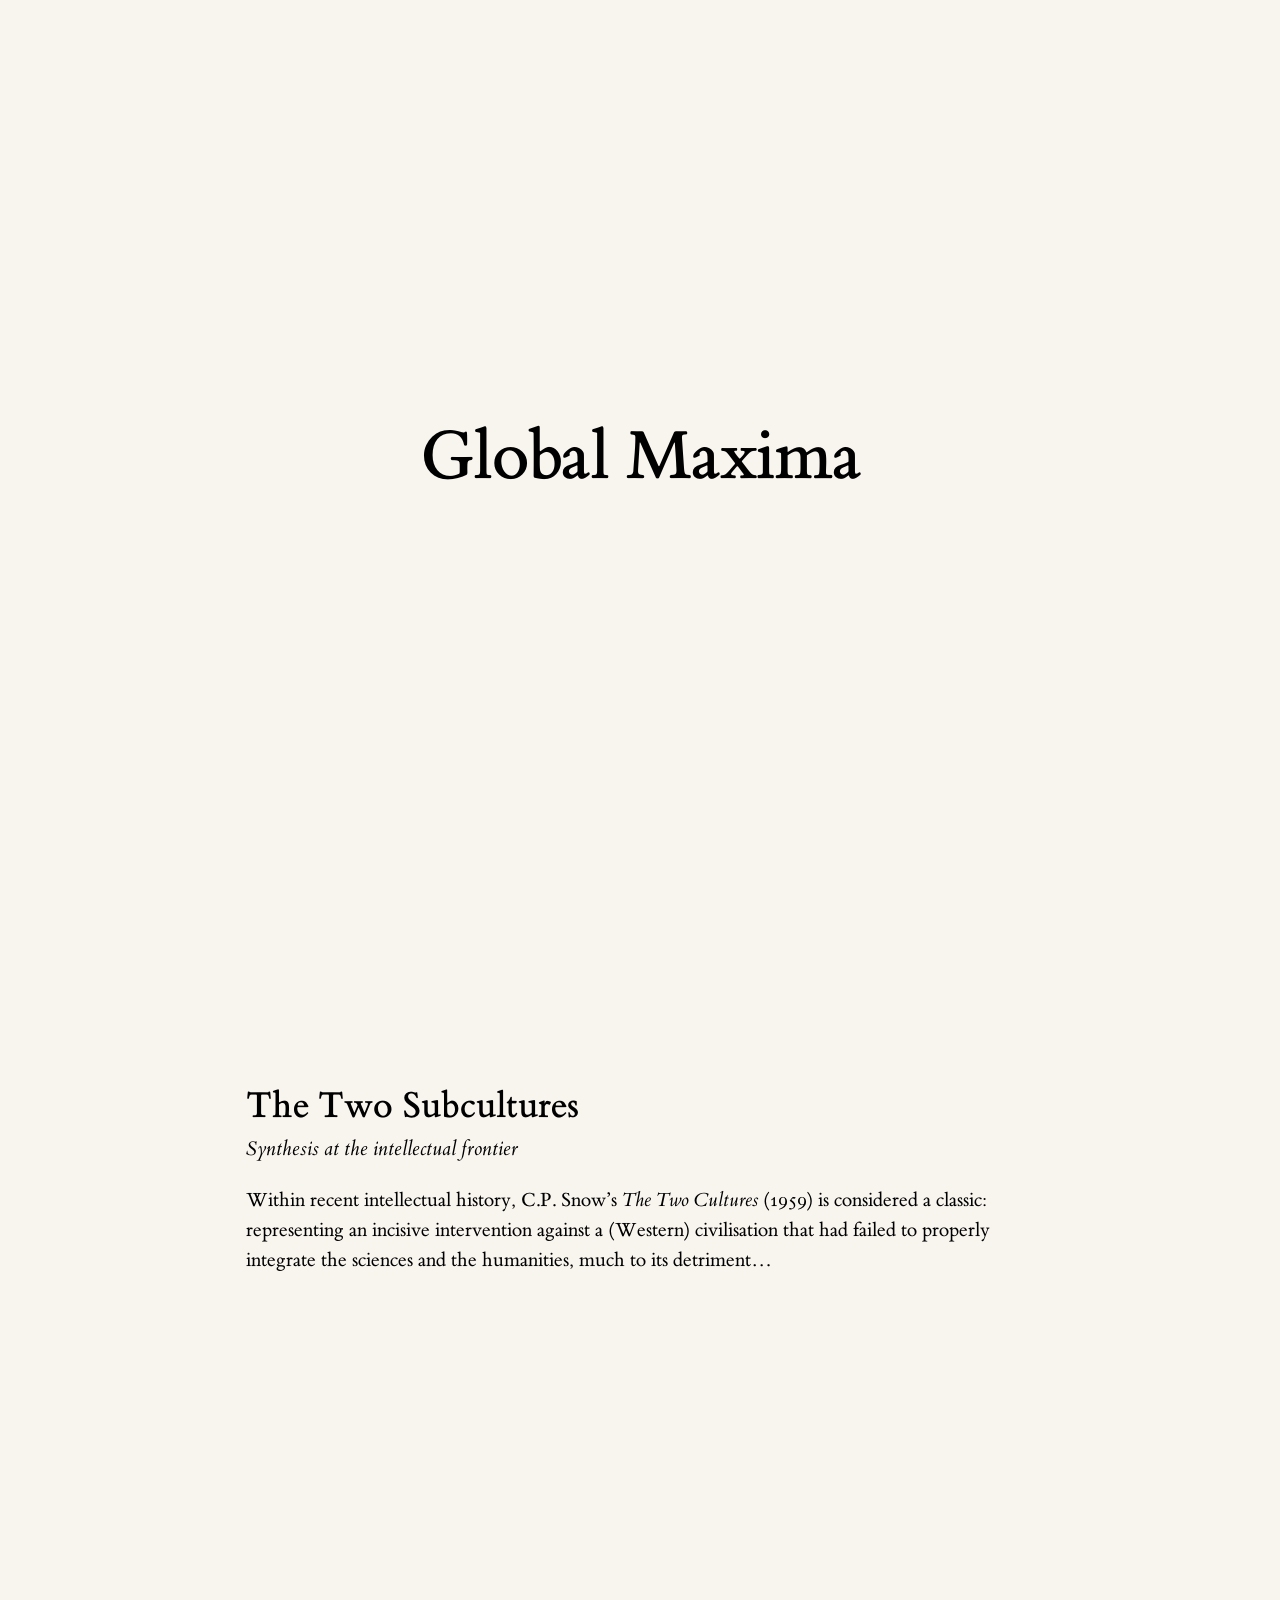
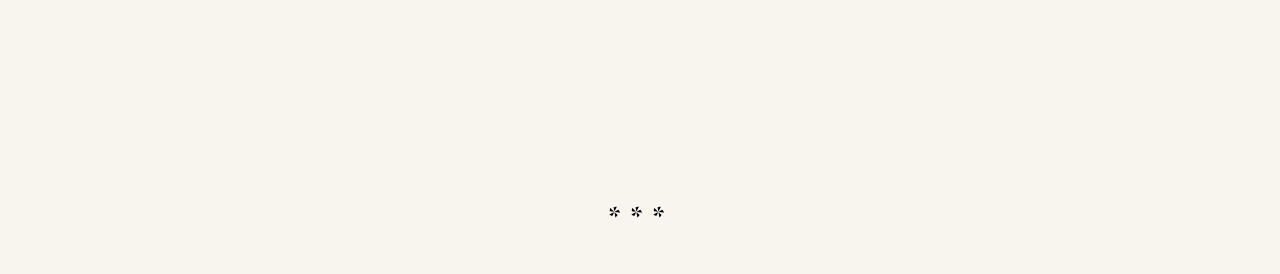
==== index.html @ f53c47c4 "Double the quote-to-title spacing in the hero Replace the uniform flex gap on .brand with explicit m" ====
<!DOCTYPE html>
<html lang="en">
<head>
  <meta charset="UTF-8">
  <meta name="viewport" content="width=device-width, initial-scale=1.0">
  <link id="favicon-ico" rel="icon" href="favicon/favicon-light.ico" sizes="any">
  <link id="favicon-32" rel="icon" type="image/png" sizes="32x32" href="favicon/favicon-32-light.png">
  <link id="favicon-192" rel="icon" type="image/png" sizes="192x192" href="favicon/favicon-192-light.png">
  <link id="favicon-apple" rel="apple-touch-icon" href="favicon/apple-touch-icon-light.png">
  <script>
    (function () {
      try {
        if ('scrollRestoration' in history) {
          history.scrollRestoration = 'manual';
        }
        window.scrollTo(0, 0);
      } catch (e) {}
      try {
        var t = localStorage.getItem('theme');
        if (t === 'dark') {
          document.documentElement.setAttribute('data-theme', t);
          var suffix = 'dark';
          document.getElementById('favicon-ico').href = 'favicon/favicon-' + suffix + '.ico';
          document.getElementById('favicon-32').href = 'favicon/favicon-32-' + suffix + '.png';
          document.getElementById('favicon-192').href = 'favicon/favicon-192-' + suffix + '.png';
          document.getElementById('favicon-apple').href = 'favicon/apple-touch-icon-' + suffix + '.png';
        }
      } catch (e) {}
    })();
  </script>
  <title>Library — Global Maxima</title>
  <link rel="preconnect" href="https://fonts.googleapis.com">
  <link rel="preconnect" href="https://fonts.gstatic.com" crossorigin>
  <link href="https://fonts.googleapis.com/css2?family=Cormorant+Garamond:wght@700&display=swap" rel="stylesheet" media="print" onload="this.media='all'">
  <noscript><link href="https://fonts.googleapis.com/css2?family=Cormorant+Garamond:wght@700&display=swap" rel="stylesheet"></noscript>
  <style>
    @font-face {
      font-family: 'ET Bembo';
      src: url('fonts/ETBembo-RomanOSF.woff2') format('woff2');
      font-weight: 400;
      font-style: normal;
      font-display: swap;
    }

    @font-face {
      font-family: 'ET Bembo';
      src: url('fonts/ETBembo-SemiBoldOSF.woff2') format('woff2');
      font-weight: 600;
      font-style: normal;
      font-display: swap;
    }

    @font-face {
      font-family: 'ET Bembo';
      src: url('fonts/ETBembo-DisplayItalic.woff2') format('woff2');
      font-weight: 400;
      font-style: italic;
      font-display: swap;
    }

    :root {
      --canvas-bg: #f8f4ee;
      --canvas-ink: #000000;
      --canvas-accent: #000000;
      --canvas-track-tint: rgba(0, 0, 0, 0.08);
      --selection-bg: rgba(214, 196, 160, 0.4);
      --rule: #e4ddd3;
      --edge-margin: 40px;
      --serif: 'ET Bembo', Bembo, 'Times New Roman', Georgia, serif;
    }

    html[data-theme="sepia"] {
      --canvas-bg: #f8f4ee;
      --canvas-ink: #000000;
      --canvas-accent: #8a6d42;
      --canvas-track-tint: rgba(0, 0, 0, 0.08);
      --selection-bg: rgba(214, 196, 160, 0.4);
      --rule: #e4ddd3;
    }

    html[data-theme="midnight"] {
      --canvas-bg: #000000;
      --canvas-ink: #ffffff;
      --canvas-accent: #9fb0d9;
      --canvas-track-tint: rgba(255, 255, 255, 0.15);
      --selection-bg: rgba(180, 205, 235, 0.35);
      --rule: #232c4c;
    }

    html[data-theme="dark"] {
      --canvas-bg: #000000;
      --canvas-ink: #ffffff;
      --canvas-accent: #ffffff;
      --canvas-track-tint: rgba(255, 255, 255, 0.15);
      --selection-bg: rgba(180, 205, 235, 0.35);
      --rule: #232c4c;
    }

    * {
      box-sizing: border-box;
    }

    ::selection {
      background: var(--selection-bg);
      color: var(--canvas-ink);
    }

    ::-moz-selection {
      background: var(--selection-bg);
      color: var(--canvas-ink);
    }

    .click-ripple {
      position: fixed;
      left: 0;
      top: 0;
      width: 16px;
      height: 16px;
      margin-left: -8px;
      margin-top: -8px;
      border-radius: 50%;
      border: 1.5px solid currentColor;
      pointer-events: none;
      z-index: 9999;
      opacity: 0.55;
      transform: scale(0.3);
      animation: click-ripple-anim 0.4s ease-out forwards;
    }

    @keyframes click-ripple-anim {
      to {
        transform: scale(4);
        opacity: 0;
      }
    }

    html {
      background: var(--canvas-bg);
      scroll-behavior: smooth;
      scrollbar-width: none;
    }

    html::-webkit-scrollbar {
      display: none;
    }

    body {
      position: relative;
      margin: 0;
      min-height: 100vh;
      background: var(--canvas-bg);
      font-family: var(--serif);
      color: var(--canvas-ink);
      -webkit-font-smoothing: antialiased;
      opacity: 0;
      transition: background-color 0.25s ease, opacity 0.8s cubic-bezier(0.4, 0, 0.2, 1);
    }

    body.page-visible {
      opacity: 1;
      transition: background-color 0.25s ease, opacity 0.6s cubic-bezier(0.4, 0, 0.2, 1);
    }

    .page {
      display: flex;
      flex-direction: column;
      min-height: 100vh;
      background: var(--canvas-bg);
      transition: background-color 0.25s ease;
    }

    .theme-toggle {
      position: fixed;
      top: 40px;
      right: var(--edge-margin);
      z-index: 50;
      display: flex;
      align-items: center;
      justify-content: center;
      background: none;
      border: none;
      padding: 0;
      cursor: pointer;
      color: var(--canvas-ink);
      opacity: 0;
      transition: opacity 0.9s ease;
    }

    .theme-toggle.visible {
      opacity: 1;
    }

    .theme-toggle:hover {
      color: var(--canvas-accent);
    }

    .theme-toggle svg {
      width: 20px;
      height: 20px;
    }

    .theme-toggle .icon-moon,
    .theme-toggle .icon-moon-star,
    .theme-toggle .icon-sun-cloud {
      display: none;
    }

    html[data-theme="sepia"] .theme-toggle .icon-sun {
      display: none;
    }

    html[data-theme="sepia"] .theme-toggle .icon-sun-cloud {
      display: block;
    }

    html[data-theme="midnight"] .theme-toggle .icon-sun {
      display: none;
    }

    html[data-theme="midnight"] .theme-toggle .icon-moon-star {
      display: block;
    }

    html[data-theme="dark"] .theme-toggle .icon-sun {
      display: none;
    }

    html[data-theme="dark"] .theme-toggle .icon-moon {
      display: block;
    }

    .scroll-progress-track {
      position: fixed;
      top: 100px;
      right: 0;
      width: 8px;
      height: calc(100vh - 100px);
      border-radius: 0;
      background: var(--canvas-track-tint);
      z-index: 40;
      opacity: 0;
      transition: opacity 0.3s ease;
    }

    .scroll-progress-fill {
      position: fixed;
      top: 100px;
      right: 0;
      width: 8px;
      height: 0px;
      border-radius: 0;
      background: var(--canvas-accent);
      z-index: 41;
      opacity: 0;
      transition: opacity 0.3s ease;
    }

    body.past-frame .scroll-progress-track,
    body.past-frame .scroll-progress-fill {
      opacity: 1;
    }

    .scroll-top-btn {
      position: fixed;
      bottom: 30px;
      right: var(--edge-margin);
      width: 34px;
      height: 34px;
      display: flex;
      align-items: center;
      justify-content: center;
      background: none;
      border: none;
      padding: 0;
      cursor: pointer;
      opacity: 0;
      pointer-events: none;
      transition: opacity 0.3s ease;
      z-index: 42;
      color: var(--canvas-accent);
    }

    .scroll-top-btn.visible {
      opacity: 1;
      pointer-events: auto;
    }

    .scroll-top-btn:hover {
      color: var(--canvas-ink);
    }

    .scroll-top-btn svg {
      width: 18px;
      height: 18px;
    }

    .library-grid {
      max-width: 1120px;
      margin: 0 auto;
      padding: 120px 40px 100px;
      min-height: 100vh;
    }

    .hero {
      min-height: 100vh;
      display: flex;
      align-items: center;
      justify-content: center;
      position: relative;
      padding: 40px var(--edge-margin);
    }

    .brand {
      display: flex;
      flex-direction: column;
      align-items: center;
      text-align: center;
      max-width: 860px;
      width: 100%;
    }

    .site-title {
      font-family: var(--serif);
      font-size: 72px;
      letter-spacing: -0.02em;
      color: var(--canvas-ink);
      text-decoration: none;
      font-weight: 800;
      white-space: nowrap;
      margin-top: 28px;
      margin-bottom: 14px;
    }

    .site-title:hover {
      color: var(--canvas-accent);
    }

    .site-quote,
    .site-description {
      opacity: 0;
      transition: opacity 1.1s ease;
    }

    .site-quote.visible,
    .site-description.visible {
      opacity: 1;
    }

    .site-quote {
      font-family: var(--serif);
      font-style: italic;
      font-size: 26px;
      color: var(--canvas-accent);
    }

    .site-description {
      font-family: var(--serif);
      font-size: 25px;
      line-height: 1.4;
      color: var(--canvas-ink);
      margin: 0;
    }

    .site-credit {
      position: fixed;
      left: var(--edge-margin);
      z-index: 50;
      font-family: var(--serif);
      font-size: 20px;
      color: var(--canvas-ink);
      text-decoration: none;
      border-bottom: 1px solid transparent;
      opacity: 0;
      transition: opacity 0.9s ease;
    }

    .site-credit:hover {
      border-bottom-color: var(--canvas-ink);
    }

    .site-credit-top {
      top: 40px;
    }

    .site-credit-bottom {
      bottom: 30px;
    }

    .site-credit-top.visible {
      opacity: 1;
    }

    body.past-frame .site-credit-top.visible {
      opacity: 0;
    }

    body.past-frame .site-credit-bottom.visible {
      opacity: 1;
    }

    .scroll-down-btn {
      position: absolute;
      bottom: 90px;
      top: auto;
      left: 50%;
      transform: translateX(-50%);
      width: 34px;
      height: 34px;
      display: flex;
      align-items: center;
      justify-content: center;
      background: none;
      border: none;
      padding: 0;
      cursor: pointer;
      color: var(--canvas-accent);
      opacity: 0;
      transition: opacity 0.9s ease;
    }

    .scroll-down-btn.visible {
      opacity: 1;
    }

    .scroll-down-btn:hover {
      color: var(--canvas-ink);
    }

    .scroll-down-btn svg {
      width: 18px;
      height: 18px;
      transform: rotate(180deg);
    }

    .article-grid {
      display: flex;
      flex-direction: column;
      align-items: center;
    }

    .article-card {
      position: relative;
      display: flex;
      flex-direction: column;
      text-decoration: none;
      color: inherit;
      width: 100%;
      max-width: 860px;
      padding: 64px 16px 64px 36px;
    }

    .article-card::before {
      content: '';
      position: absolute;
      left: 0;
      top: 64px;
      bottom: 64px;
      width: 3px;
      background: var(--canvas-accent);
      opacity: 0;
      transition: opacity 0.2s ease;
    }

    .article-card:hover::before {
      opacity: 1;
    }

    .card-title {
      font-family: var(--serif);
      font-weight: 600;
      font-size: 38px;
      line-height: 1.15;
      color: var(--canvas-ink);
      margin: 0 0 8px;
    }

    .card-subtitle {
      font-family: var(--serif);
      font-style: italic;
      font-size: 21px;
      color: var(--canvas-accent);
      margin: 0 0 24px;
    }

    .card-desc {
      font-family: var(--serif);
      font-size: 20px;
      line-height: 1.5;
      color: var(--canvas-ink);
      margin: 0;
    }

    .dinkus {
      font-family: 'Cormorant Garamond', var(--serif);
      text-align: center;
      font-weight: 700;
      font-size: 28px;
      letter-spacing: 0.25em;
      color: var(--canvas-accent);
      margin: auto 0 0;
      padding: 0 0 40px;
    }

    @media (max-width: 900px) {
      :root {
        --edge-margin: 24px;
      }

      .theme-toggle {
        top: 24px;
      }

      .site-credit-top {
        top: 24px;
      }

      .scroll-progress-track,
      .scroll-progress-fill {
        top: 80px;
      }

      .scroll-progress-track {
        height: calc(100vh - 80px);
      }

      .site-title {
        font-size: 54px;
      }

      .site-quote {
        font-size: 21px;
      }

      .site-description {
        font-size: 20px;
      }

      .library-grid {
        padding: 100px 24px 80px;
      }

      .article-card {
        padding: 48px 8px 48px 24px;
      }

      .article-card::before {
        top: 48px;
        bottom: 48px;
      }
    }

    @media (max-width: 480px) {
      .site-title {
        font-size: 46px;
      }

      .site-quote {
        font-size: 19px;
      }
    }
  </style>
</head>
<body>
  <div class="page">
    <button class="theme-toggle" type="button" aria-label="Toggle theme">
      <svg class="icon-sun" viewBox="0 0 24 24" fill="none" stroke="currentColor" stroke-width="1.6" stroke-linecap="round">
        <circle cx="12" cy="12" r="4.5"/>
        <line x1="12" y1="2" x2="12" y2="5"/>
        <line x1="12" y1="19" x2="12" y2="22"/>
        <line x1="2" y1="12" x2="5" y2="12"/>
        <line x1="19" y1="12" x2="22" y2="12"/>
        <line x1="4.5" y1="4.5" x2="6.5" y2="6.5"/>
        <line x1="17.5" y1="17.5" x2="19.5" y2="19.5"/>
        <line x1="4.5" y1="19.5" x2="6.5" y2="17.5"/>
        <line x1="17.5" y1="6.5" x2="19.5" y2="4.5"/>
      </svg>
      <svg class="icon-moon" viewBox="0 0 24 24" fill="none" stroke="currentColor" stroke-width="1.6" stroke-linecap="round" stroke-linejoin="round">
        <path d="M20 14.5A8.5 8.5 0 1 1 9.5 4a6.5 6.5 0 0 0 10.5 10.5Z"/>
      </svg>
      <svg class="icon-moon-star" viewBox="0 0 24 24" fill="none" stroke="currentColor" stroke-width="1.6" stroke-linecap="round" stroke-linejoin="round">
        <path d="M20 14.5A8.5 8.5 0 1 1 9.5 4a6.5 6.5 0 0 0 10.5 10.5Z"/>
        <path d="M5 1.2l0.9 2.3 2.3 0.9-2.3 0.9-0.9 2.3-0.9-2.3-2.3-0.9 2.3-0.9z" fill="currentColor" stroke="none"/>
      </svg>
      <svg class="icon-sun-cloud" viewBox="0 0 24 24" fill="none" stroke="currentColor" stroke-width="1.5" stroke-linecap="round" stroke-linejoin="round">
        <circle cx="8.5" cy="8" r="3"/>
        <line x1="8.5" y1="1.5" x2="8.5" y2="3.2"/>
        <line x1="3.3" y1="3.3" x2="4.5" y2="4.5"/>
        <line x1="2" y1="8" x2="3.7" y2="8"/>
        <line x1="13.7" y1="3.3" x2="12.5" y2="4.5"/>
        <path d="M17.5 19H9a7 7 0 1 1 6.71-9h.79a4.5 4.5 0 1 1 0 9z" fill="var(--canvas-bg)"/>
      </svg>
    </button>

    <div class="scroll-progress-track"></div>
    <div class="scroll-progress-fill"></div>

    <button class="scroll-top-btn" type="button" aria-label="Scroll to top">
      <svg viewBox="0 0 26 26" fill="none" stroke="currentColor" stroke-width="1.7">
        <polygon points="3,23 13,16.5 23,23 13,3"/>
        <line x1="13" y1="16.5" x2="13" y2="3"/>
      </svg>
    </button>

    <section class="hero">
      <div class="brand">
        <span class="site-quote">&ldquo;&nbsp;We live in the interregnum between worlds, between paradigms&rdquo;</span>
        <a class="site-title" href="./"><span class="hero-title-text"></span></a>
        <p class="site-description">A collection of writings on civilisation, AI and the metacrisis.</p>
      </div>

      <a class="site-credit site-credit-top" href="https://maxramsahoye.github.io/max/" target="_blank" rel="noopener">Max Ramsahoye</a>

      <button class="scroll-down-btn" type="button" aria-label="Scroll to articles">
        <svg viewBox="0 0 26 26" fill="none" stroke="currentColor" stroke-width="1.7">
          <polygon points="3,23 13,16.5 23,23 13,3"/>
          <line x1="13" y1="16.5" x2="13" y2="3"/>
        </svg>
      </button>
    </section>

    <a class="site-credit site-credit-bottom" href="https://maxramsahoye.github.io/max/" target="_blank" rel="noopener">Max Ramsahoye</a>

    <div class="library-grid">
      <div class="article-grid">
        <a class="article-card" href="the-two-subcultures/">
          <h2 class="card-title">The Two Subcultures</h2>
          <p class="card-subtitle">Synthesis at the intellectual frontier</p>
          <p class="card-desc">Within recent intellectual history, C.P. Snow&rsquo;s <em>The Two Cultures</em> (1959) is considered a classic: representing an incisive intervention against a (Western) civilisation that had failed to properly integrate the sciences and the humanities, much to its detriment&hellip;</p>
        </a>
      </div>
    </div>

    <p class="dinkus">***</p>
  </div>

  <script>
    (function () {
      requestAnimationFrame(function () {
        document.body.classList.add('page-visible');
      });

      window.addEventListener('pageshow', function (e) {
        if (e.persisted) {
          document.body.classList.add('page-visible');
        }
      });

      (function () {
        var titleText = document.querySelector('.hero-title-text');
        var quote = document.querySelector('.site-quote');
        var desc = document.querySelector('.site-description');
        var themeToggleEl = document.querySelector('.theme-toggle');
        var scrollDownBtn = document.querySelector('.scroll-down-btn');
        var siteCredits = document.querySelectorAll('.site-credit');

        var isReload = false;
        try {
          var navEntries = performance.getEntriesByType('navigation');
          if (navEntries && navEntries.length) {
            isReload = navEntries[0].type === 'reload';
          } else if (performance.navigation) {
            isReload = performance.navigation.type === 1;
          }
        } catch (e) {}

        var cameFromThisSite = false;
        try {
          cameFromThisSite = document.referrer && new URL(document.referrer).origin === location.origin;
        } catch (e) {}

        var shouldAnimate = !cameFromThisSite || isReload;

        if (!shouldAnimate) {
          titleText.textContent = 'Global Maxima';
          quote.classList.add('visible');
          desc.classList.add('visible');
          themeToggleEl.classList.add('visible');
          scrollDownBtn.classList.add('visible');
          siteCredits.forEach(function (el) { el.classList.add('visible'); });
          return;
        }

        var fullText = 'Global Maxima';
        var i = 0;

        function typeNext() {
          if (i <= fullText.length) {
            titleText.textContent = fullText.slice(0, i);
            i++;
            setTimeout(typeNext, 140);
          } else {
            setTimeout(function () {
              quote.classList.add('visible');
              desc.classList.add('visible');
            }, 900);
            setTimeout(function () {
              themeToggleEl.classList.add('visible');
              scrollDownBtn.classList.add('visible');
              siteCredits.forEach(function (el) { el.classList.add('visible'); });
            }, 1800);
          }
        }

        typeNext();
      })();

      document.addEventListener('click', function (e) {
        if (e.defaultPrevented || e.button !== 0) return;
        if (e.metaKey || e.ctrlKey || e.shiftKey || e.altKey) return;
        var link = e.target.closest('a');
        if (!link || (link.target && link.target !== '_self')) return;
        var url;
        try { url = new URL(link.href, location.href); } catch (err) { return; }
        if (url.origin !== location.origin) return;
        if (url.pathname === location.pathname && url.hash) return;
        e.preventDefault();
        document.body.classList.remove('page-visible');
        setTimeout(function () {
          location.href = link.href;
        }, 800);
      });

      var track = document.querySelector('.scroll-progress-track');
      var fill = document.querySelector('.scroll-progress-fill');
      var btn = document.querySelector('.scroll-top-btn');
      var libraryGrid = document.querySelector('.library-grid');
      var scrollDownBtn = document.querySelector('.scroll-down-btn');

      function update() {
        var doc = document.documentElement;
        var scrollTop = doc.scrollTop || document.body.scrollTop;
        var scrollable = doc.scrollHeight - doc.clientHeight;
        var CANVAS_TOP = libraryGrid.offsetTop;
        var canvasScrollable = scrollable - CANVAS_TOP;
        var pct = canvasScrollable > 0 ? Math.min(100, Math.max(0, ((scrollTop - CANVAS_TOP) / canvasScrollable) * 100)) : 0;

        var topInset = Math.max(0, CANVAS_TOP - scrollTop);
        var trackHeight = window.innerHeight - topInset;

        track.style.top = topInset + 'px';
        track.style.height = trackHeight + 'px';
        fill.style.top = topInset + 'px';
        fill.style.height = (pct / 100 * trackHeight) + 'px';

        var downArrowPassed = scrollDownBtn ? scrollDownBtn.getBoundingClientRect().bottom < 0 : pct > 20;
        btn.classList.toggle('visible', downArrowPassed);
        document.body.classList.toggle('past-frame', scrollTop > CANVAS_TOP);
      }

      window.addEventListener('scroll', update, { passive: true });
      window.addEventListener('resize', update);
      update();

      var SCROLL_DURATION = 900;

      function easeInOutQuad(t) {
        return t < 0.5 ? 2 * t * t : -1 + (4 - 2 * t) * t;
      }

      function animateScrollTo(targetY, duration) {
        var startY = window.scrollY;
        var distance = targetY - startY;
        var startTime = null;

        function step(timestamp) {
          if (startTime === null) startTime = timestamp;
          var progress = Math.min((timestamp - startTime) / duration, 1);
          window.scrollTo({ top: startY + distance * easeInOutQuad(progress), behavior: 'instant' });
          if (progress < 1) requestAnimationFrame(step);
        }

        requestAnimationFrame(step);
      }

      function scrollToTop() {
        animateScrollTo(0, SCROLL_DURATION);
      }

      btn.addEventListener('click', scrollToTop);

      function scrollToLibrary() {
        setTimeout(function () {
          animateScrollTo(libraryGrid.offsetTop, SCROLL_DURATION);
        }, 300);
      }

      if (scrollDownBtn && libraryGrid) {
        scrollDownBtn.addEventListener('click', function (e) {
          e.stopPropagation();
          playPianoClick();
          var rect = scrollDownBtn.getBoundingClientRect();
          spawnRipple(rect.left + rect.width / 2, rect.top + rect.height / 2, getComputedStyle(scrollDownBtn).color);
          scrollToLibrary();
        });
      }

      var hero = document.querySelector('.hero');
      var siteDescription = document.querySelector('.site-description');

      function positionScrollDownBtn() {
        if (!hero || !siteDescription || !scrollDownBtn) return;
        var heroRect = hero.getBoundingClientRect();
        var descBottom = siteDescription.getBoundingClientRect().bottom - heroRect.top;
        var midpoint = (descBottom + heroRect.height) / 2;
        scrollDownBtn.style.top = (midpoint - scrollDownBtn.offsetHeight / 2) + 'px';
        scrollDownBtn.style.bottom = 'auto';
      }

      positionScrollDownBtn();
      window.addEventListener('resize', positionScrollDownBtn);
      if (document.fonts && document.fonts.ready) {
        document.fonts.ready.then(function () {
          requestAnimationFrame(function () {
            requestAnimationFrame(positionScrollDownBtn);
          });
        });
      }
      setTimeout(positionScrollDownBtn, 1000);

      document.addEventListener('keydown', function (e) {
        if (e.key !== 'Backspace') return;
        var tag = document.activeElement && document.activeElement.tagName;
        if (tag === 'INPUT' || tag === 'TEXTAREA' || (document.activeElement && document.activeElement.isContentEditable)) return;
        e.preventDefault();
        playPianoClick();
        scrollToTop();
      });

      document.addEventListener('keydown', function (e) {
        if (e.key !== 'Enter') return;
        var tag = document.activeElement && document.activeElement.tagName;
        if (tag === 'INPUT' || tag === 'TEXTAREA' || tag === 'BUTTON' || tag === 'A' || (document.activeElement && document.activeElement.isContentEditable)) return;
        e.preventDefault();
        playPianoClick();
        scrollToLibrary();
      });

      var themeToggle = document.querySelector('.theme-toggle');
      var root = document.documentElement;
      var THEMES = ['light', 'dark'];

      function setFavicons(isDark) {
        var suffix = isDark ? 'dark' : 'light';
        document.getElementById('favicon-ico').href = 'favicon/favicon-' + suffix + '.ico';
        document.getElementById('favicon-32').href = 'favicon/favicon-32-' + suffix + '.png';
        document.getElementById('favicon-192').href = 'favicon/favicon-192-' + suffix + '.png';
        document.getElementById('favicon-apple').href = 'favicon/apple-touch-icon-' + suffix + '.png';
      }

      function currentTheme() {
        var stored;
        try { stored = localStorage.getItem('theme'); } catch (e) {}
        return THEMES.indexOf(stored) !== -1 ? stored : 'light';
      }

      function applyTheme(theme) {
        if (theme === 'light') {
          root.removeAttribute('data-theme');
        } else {
          root.setAttribute('data-theme', theme);
        }
        setFavicons(theme === 'dark');
        try { localStorage.setItem('theme', theme); } catch (e) {}
      }

      function toggleTheme() {
        var next = THEMES[(THEMES.indexOf(currentTheme()) + 1) % THEMES.length];
        applyTheme(next);
      }

      themeToggle.addEventListener('click', toggleTheme);

      document.addEventListener('keydown', function (e) {
        if (e.key !== 't' && e.key !== 'T') return;
        if (e.metaKey || e.ctrlKey || e.altKey) return;
        var tag = document.activeElement && document.activeElement.tagName;
        if (tag === 'INPUT' || tag === 'TEXTAREA' || (document.activeElement && document.activeElement.isContentEditable)) return;
        toggleTheme();
      });

      var audioCtx = null;
      var pianoNotes = [261.63, 293.66, 329.63, 392.00, 440.00, 523.25];

      function playPianoClick() {
        try {
          if (!audioCtx) {
            var AC = window.AudioContext || window.webkitAudioContext;
            if (!AC) return;
            audioCtx = new AC();
          }
          if (audioCtx.state === 'suspended') { audioCtx.resume(); }
          var freq = pianoNotes[Math.floor(Math.random() * pianoNotes.length)];
          var now = audioCtx.currentTime;

          var osc = audioCtx.createOscillator();
          osc.type = 'sine';
          osc.frequency.value = freq;

          var osc2 = audioCtx.createOscillator();
          osc2.type = 'sine';
          osc2.frequency.value = freq * 2;

          var gain = audioCtx.createGain();
          gain.gain.setValueAtTime(0, now);
          gain.gain.linearRampToValueAtTime(0.1, now + 0.006);
          gain.gain.exponentialRampToValueAtTime(0.0001, now + 0.45);

          var gain2 = audioCtx.createGain();
          gain2.gain.setValueAtTime(0, now);
          gain2.gain.linearRampToValueAtTime(0.025, now + 0.006);
          gain2.gain.exponentialRampToValueAtTime(0.0001, now + 0.38);

          osc.connect(gain).connect(audioCtx.destination);
          osc2.connect(gain2).connect(audioCtx.destination);

          osc.start(now);
          osc.stop(now + 0.45);
          osc2.start(now);
          osc2.stop(now + 0.38);
        } catch (e) {}
      }

      document.addEventListener('click', playPianoClick);

      function spawnRipple(x, y, color) {
        var ripple = document.createElement('div');
        ripple.className = 'click-ripple';
        ripple.style.left = x + 'px';
        ripple.style.top = y + 'px';
        ripple.style.borderColor = color;
        document.body.appendChild(ripple);
        ripple.addEventListener('animationend', function () {
          ripple.remove();
        });
      }

      document.addEventListener('click', function (e) {
        var iconBtn = e.target.closest('.theme-toggle, .hamburger-btn, .back-arrow, .scroll-top-btn, .scroll-down-btn');
        var x, y;
        if (iconBtn) {
          var rect = iconBtn.getBoundingClientRect();
          x = rect.left + rect.width / 2;
          y = rect.top + rect.height / 2;
        } else {
          x = e.clientX;
          y = e.clientY;
        }
        spawnRipple(x, y, getComputedStyle(e.target).color);
      });
    })();
  </script>
</body>
</html>
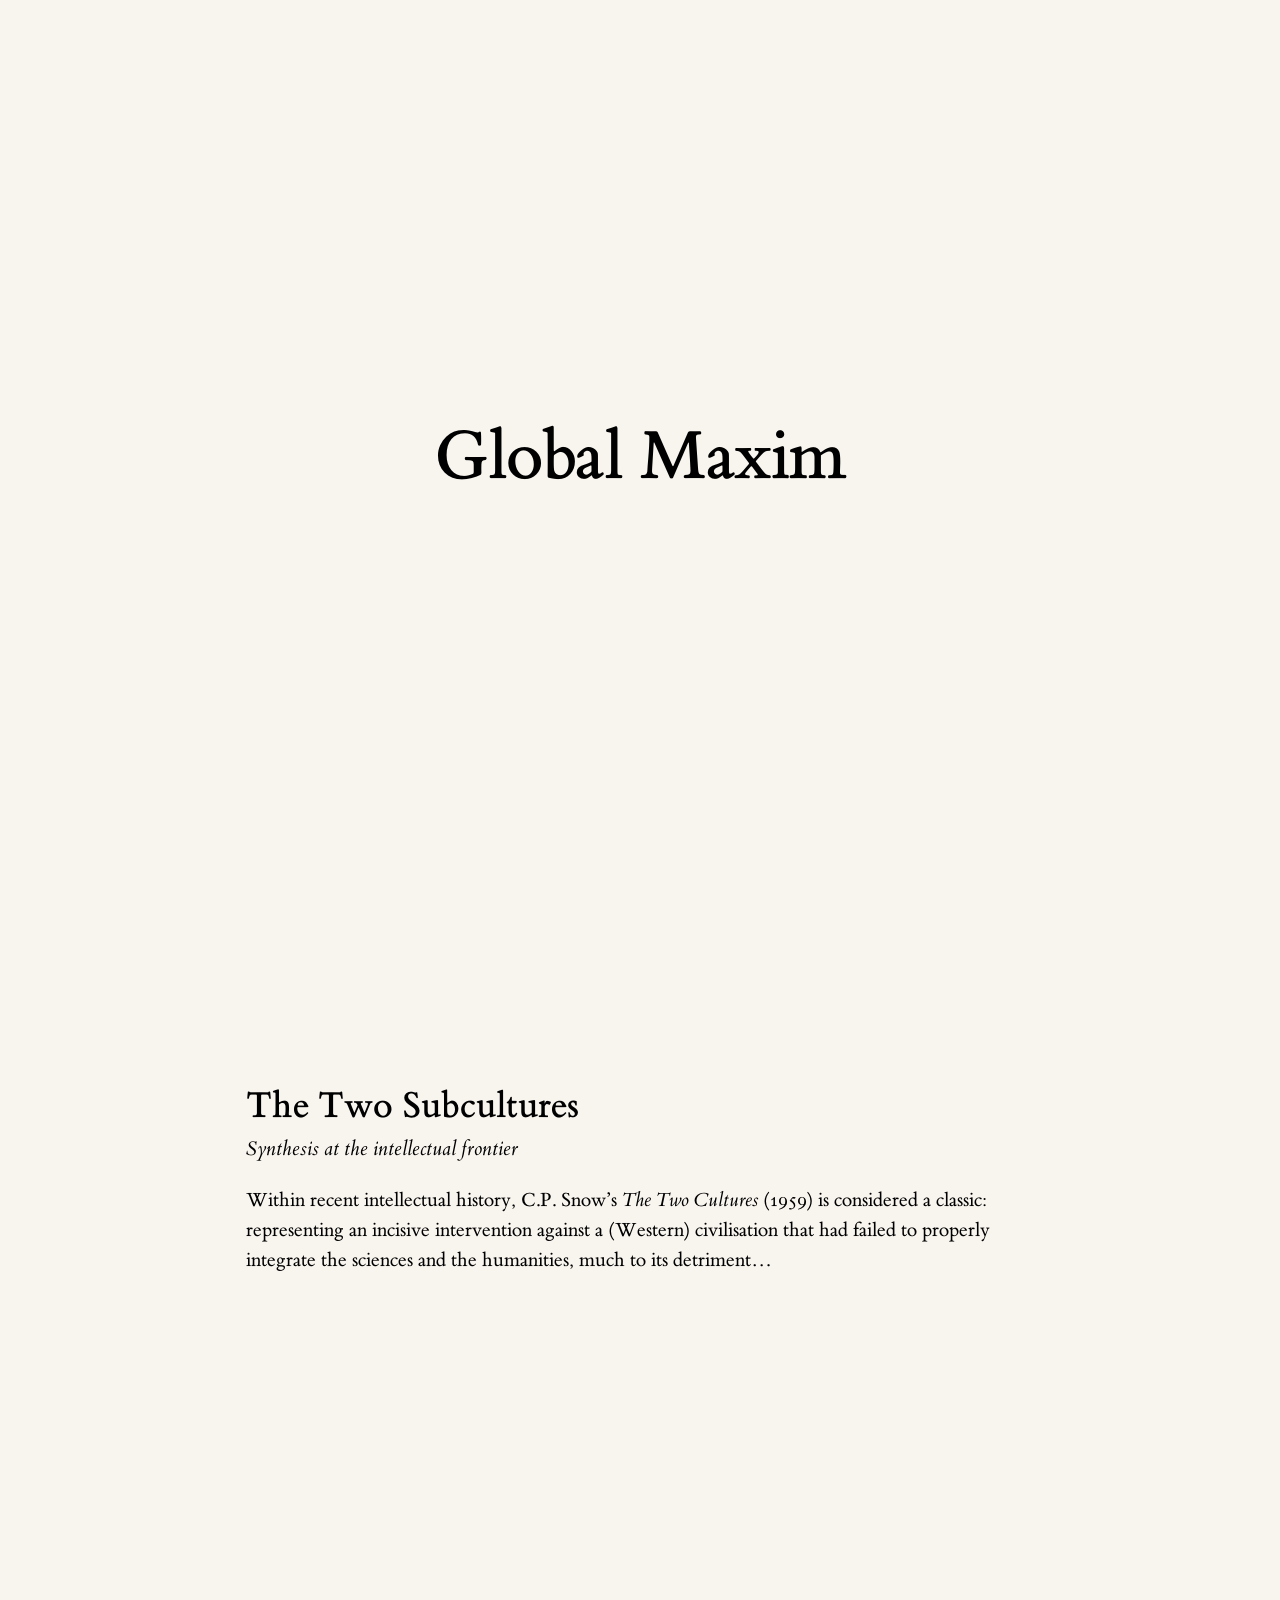
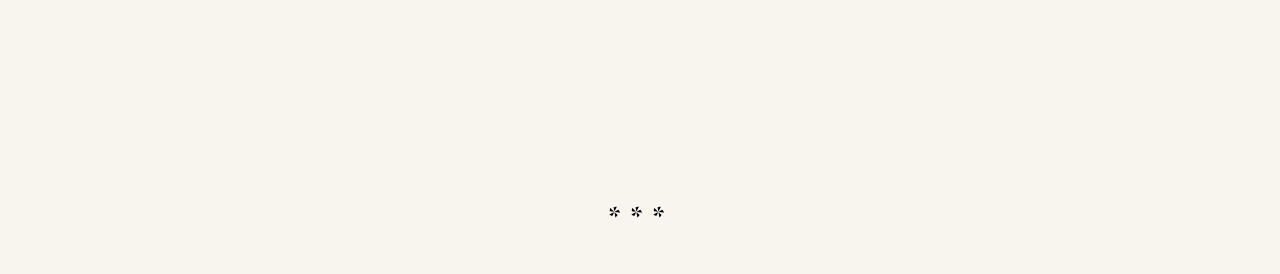
==== commit 4276e3da: "Guarantee the progress bar fully fills and add a completion chime Snap the fill percentage to exactl" ====
--- a/index.html
+++ b/index.html
@@ -725,6 +725,7 @@
       var btn = document.querySelector('.scroll-top-btn');
       var libraryGrid = document.querySelector('.library-grid');
       var scrollDownBtn = document.querySelector('.scroll-down-btn');
+      var reachedEnd = false;
 
       function update() {
         var doc = document.documentElement;
@@ -733,6 +734,9 @@
         var CANVAS_TOP = libraryGrid.offsetTop;
         var canvasScrollable = scrollable - CANVAS_TOP;
         var pct = canvasScrollable > 0 ? Math.min(100, Math.max(0, ((scrollTop - CANVAS_TOP) / canvasScrollable) * 100)) : 0;
+        if (canvasScrollable > 0 && scrollTop >= scrollable - 1) {
+          pct = 100;
+        }
 
         var topInset = Math.max(0, CANVAS_TOP - scrollTop);
         var trackHeight = window.innerHeight - topInset;
@@ -741,6 +745,13 @@
         track.style.height = trackHeight + 'px';
         fill.style.top = topInset + 'px';
         fill.style.height = (pct / 100 * trackHeight) + 'px';
+
+        if (pct >= 100 && !reachedEnd) {
+          reachedEnd = true;
+          playCompletionSound();
+        } else if (pct < 100 && reachedEnd) {
+          reachedEnd = false;
+        }
 
         var downArrowPassed = scrollDownBtn ? scrollDownBtn.getBoundingClientRect().bottom < 0 : pct > 20;
         btn.classList.toggle('visible', downArrowPassed);
@@ -921,6 +932,32 @@
       }
 
       document.addEventListener('click', playPianoClick);
+
+      function playCompletionSound() {
+        try {
+          if (!audioCtx) {
+            var AC = window.AudioContext || window.webkitAudioContext;
+            if (!AC) return;
+            audioCtx = new AC();
+          }
+          if (audioCtx.state === 'suspended') { audioCtx.resume(); }
+          var now = audioCtx.currentTime;
+          var notes = [523.25, 783.99];
+          notes.forEach(function (freq, idx) {
+            var startTime = now + idx * 0.09;
+            var osc = audioCtx.createOscillator();
+            osc.type = 'sine';
+            osc.frequency.value = freq;
+            var gain = audioCtx.createGain();
+            gain.gain.setValueAtTime(0, startTime);
+            gain.gain.linearRampToValueAtTime(0.09, startTime + 0.006);
+            gain.gain.exponentialRampToValueAtTime(0.0001, startTime + 0.35);
+            osc.connect(gain).connect(audioCtx.destination);
+            osc.start(startTime);
+            osc.stop(startTime + 0.35);
+          });
+        } catch (e) {}
+      }
 
       function spawnRipple(x, y, color) {
         var ripple = document.createElement('div');
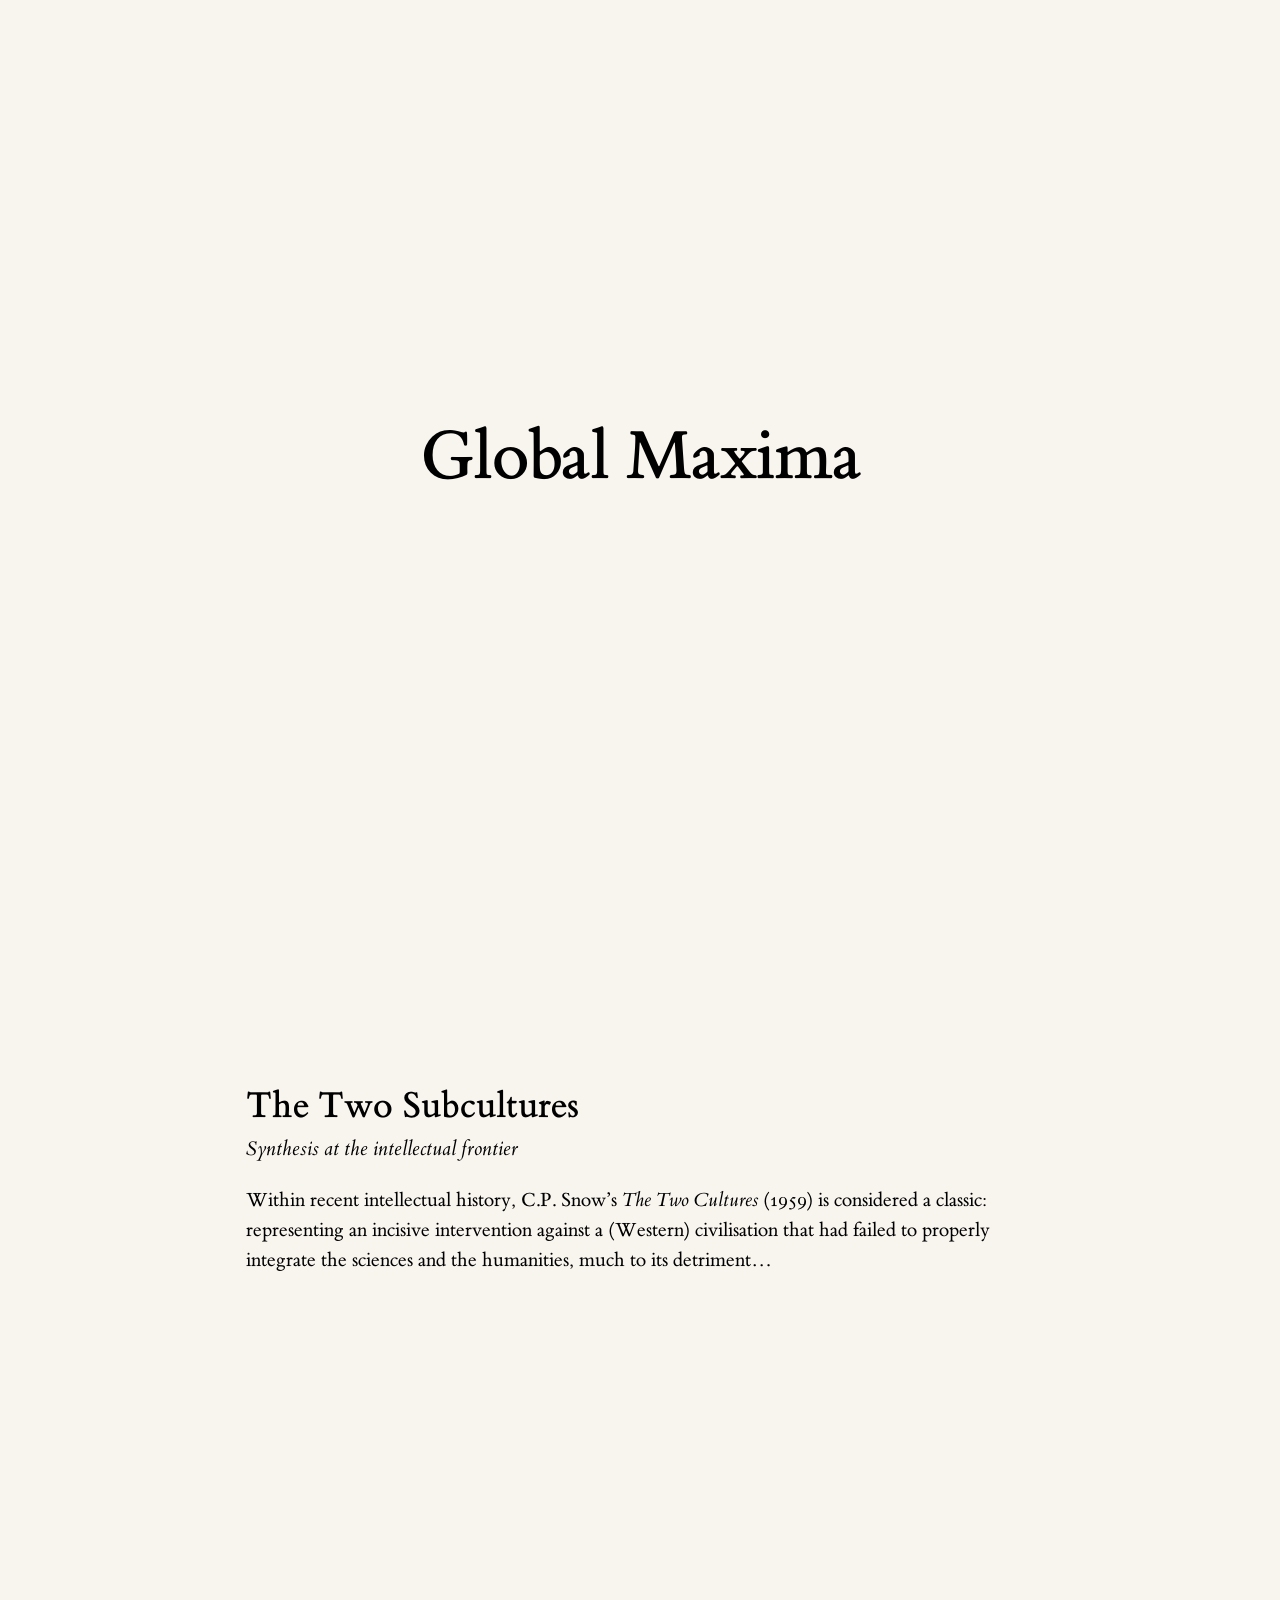
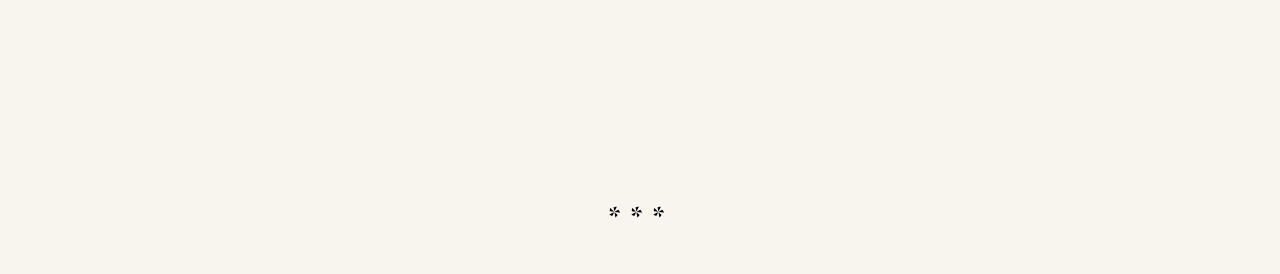
==== commit c68974c6: "Replace the progress-bar completion chime with a high piano key sound Swap the two-note ascending ch" ====
--- a/index.html
+++ b/index.html
@@ -941,21 +941,34 @@
             audioCtx = new AC();
           }
           if (audioCtx.state === 'suspended') { audioCtx.resume(); }
+          var freq = 1046.50;
           var now = audioCtx.currentTime;
-          var notes = [523.25, 783.99];
-          notes.forEach(function (freq, idx) {
-            var startTime = now + idx * 0.09;
-            var osc = audioCtx.createOscillator();
-            osc.type = 'sine';
-            osc.frequency.value = freq;
-            var gain = audioCtx.createGain();
-            gain.gain.setValueAtTime(0, startTime);
-            gain.gain.linearRampToValueAtTime(0.09, startTime + 0.006);
-            gain.gain.exponentialRampToValueAtTime(0.0001, startTime + 0.35);
-            osc.connect(gain).connect(audioCtx.destination);
-            osc.start(startTime);
-            osc.stop(startTime + 0.35);
-          });
+
+          var osc = audioCtx.createOscillator();
+          osc.type = 'sine';
+          osc.frequency.value = freq;
+
+          var osc2 = audioCtx.createOscillator();
+          osc2.type = 'sine';
+          osc2.frequency.value = freq * 2;
+
+          var gain = audioCtx.createGain();
+          gain.gain.setValueAtTime(0, now);
+          gain.gain.linearRampToValueAtTime(0.08, now + 0.004);
+          gain.gain.exponentialRampToValueAtTime(0.0001, now + 0.35);
+
+          var gain2 = audioCtx.createGain();
+          gain2.gain.setValueAtTime(0, now);
+          gain2.gain.linearRampToValueAtTime(0.02, now + 0.004);
+          gain2.gain.exponentialRampToValueAtTime(0.0001, now + 0.28);
+
+          osc.connect(gain).connect(audioCtx.destination);
+          osc2.connect(gain2).connect(audioCtx.destination);
+
+          osc.start(now);
+          osc.stop(now + 0.35);
+          osc2.start(now);
+          osc2.stop(now + 0.28);
         } catch (e) {}
       }
 
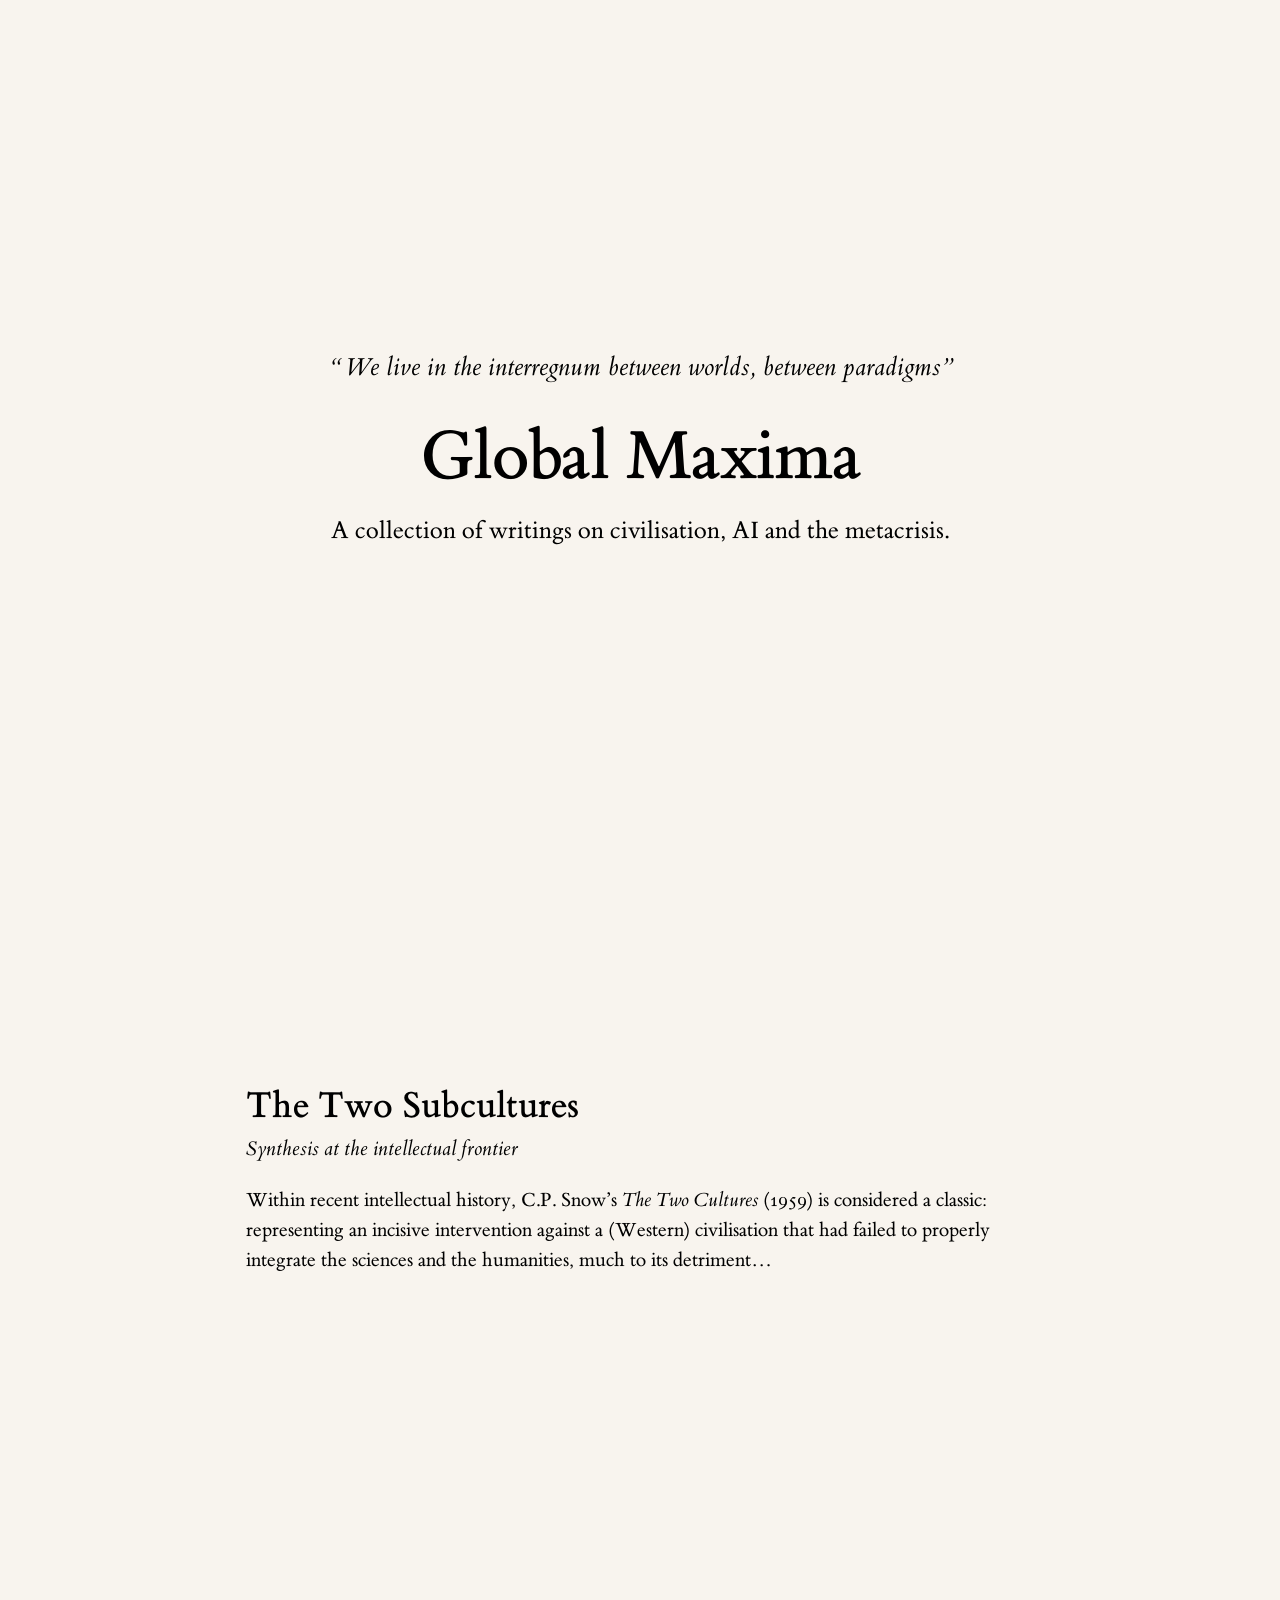
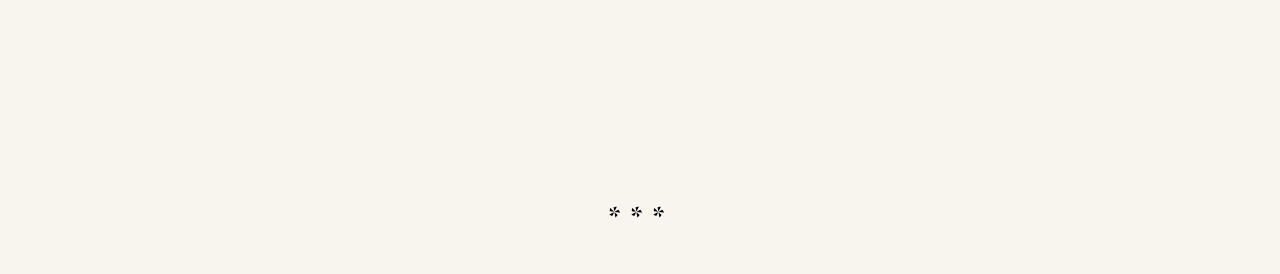
==== commit 19e54673: "Add Substack link icon to home page header A Substack icon now sits left of the theme toggle in the " ====
--- a/index.html
+++ b/index.html
@@ -63,7 +63,7 @@
       --canvas-ink: #000000;
       --canvas-accent: #000000;
       --canvas-track-tint: rgba(0, 0, 0, 0.08);
-      --selection-bg: rgba(214, 196, 160, 0.4);
+      --selection-bg: rgba(186, 220, 240, 0.45);
       --rule: #e4ddd3;
       --edge-margin: 40px;
       --serif: 'ET Bembo', Bembo, 'Times New Roman', Georgia, serif;
@@ -197,6 +197,33 @@
     .theme-toggle svg {
       width: 20px;
       height: 20px;
+    }
+
+    .substack-link {
+      position: fixed;
+      top: 40px;
+      right: calc(var(--edge-margin) + 40px);
+      z-index: 50;
+      display: flex;
+      align-items: center;
+      justify-content: center;
+      height: 20px;
+      color: var(--canvas-ink);
+      opacity: 0;
+      transition: opacity 0.9s ease, color 0.2s ease;
+    }
+
+    .substack-link.visible {
+      opacity: 1;
+    }
+
+    .substack-link:hover {
+      color: var(--canvas-accent);
+    }
+
+    .substack-link svg {
+      width: 16px;
+      height: 16px;
     }
 
     .theme-toggle .icon-moon,
@@ -420,6 +447,16 @@
 
     .scroll-down-btn.visible {
       opacity: 1;
+      animation: scroll-down-bob 1.8s ease-in-out infinite;
+    }
+
+    @keyframes scroll-down-bob {
+      0%, 100% {
+        transform: translateX(-50%) translateY(0);
+      }
+      50% {
+        transform: translateX(-50%) translateY(6px);
+      }
     }
 
     .scroll-down-btn:hover {
@@ -506,7 +543,8 @@
         --edge-margin: 24px;
       }
 
-      .theme-toggle {
+      .theme-toggle,
+      .substack-link {
         top: 24px;
       }
 
@@ -562,6 +600,11 @@
 </head>
 <body>
   <div class="page">
+    <a class="substack-link" href="https://globalmaximum.substack.com/" target="_blank" rel="noopener" aria-label="Substack">
+      <svg viewBox="0 0 24 24" fill="currentColor" aria-hidden="true">
+        <path d="M22.54 8.24H1.46V5.41h21.08v2.83zM1.46 10.81V24L12 18.11 22.54 24V10.81H1.46zM22.54 0H1.46v2.84h21.08V0z"/>
+      </svg>
+    </a>
     <button class="theme-toggle" type="button" aria-label="Toggle theme">
       <svg class="icon-sun" viewBox="0 0 24 24" fill="none" stroke="currentColor" stroke-width="1.6" stroke-linecap="round">
         <circle cx="12" cy="12" r="4.5"/>
@@ -650,6 +693,7 @@
         var quote = document.querySelector('.site-quote');
         var desc = document.querySelector('.site-description');
         var themeToggleEl = document.querySelector('.theme-toggle');
+        var substackLinkEl = document.querySelector('.substack-link');
         var scrollDownBtn = document.querySelector('.scroll-down-btn');
         var siteCredits = document.querySelectorAll('.site-credit');
 
@@ -675,6 +719,7 @@
           quote.classList.add('visible');
           desc.classList.add('visible');
           themeToggleEl.classList.add('visible');
+          substackLinkEl.classList.add('visible');
           scrollDownBtn.classList.add('visible');
           siteCredits.forEach(function (el) { el.classList.add('visible'); });
           return;
@@ -695,6 +740,7 @@
             }, 900);
             setTimeout(function () {
               themeToggleEl.classList.add('visible');
+              substackLinkEl.classList.add('visible');
               scrollDownBtn.classList.add('visible');
               siteCredits.forEach(function (el) { el.classList.add('visible'); });
             }, 1800);
@@ -812,8 +858,8 @@
         if (!hero || !siteDescription || !scrollDownBtn) return;
         var heroRect = hero.getBoundingClientRect();
         var descBottom = siteDescription.getBoundingClientRect().bottom - heroRect.top;
-        var midpoint = (descBottom + heroRect.height) / 2;
-        scrollDownBtn.style.top = (midpoint - scrollDownBtn.offsetHeight / 2) + 'px';
+        var twoThirdsPoint = descBottom + (heroRect.height - descBottom) * (2 / 3);
+        scrollDownBtn.style.top = (twoThirdsPoint - scrollDownBtn.offsetHeight / 2) + 'px';
         scrollDownBtn.style.bottom = 'auto';
       }
 
@@ -985,7 +1031,7 @@
       }
 
       document.addEventListener('click', function (e) {
-        var iconBtn = e.target.closest('.theme-toggle, .hamburger-btn, .back-arrow, .scroll-top-btn, .scroll-down-btn');
+        var iconBtn = e.target.closest('.theme-toggle, .substack-link, .hamburger-btn, .back-arrow, .scroll-top-btn, .scroll-down-btn');
         var x, y;
         if (iconBtn) {
           var rect = iconBtn.getBoundingClientRect();
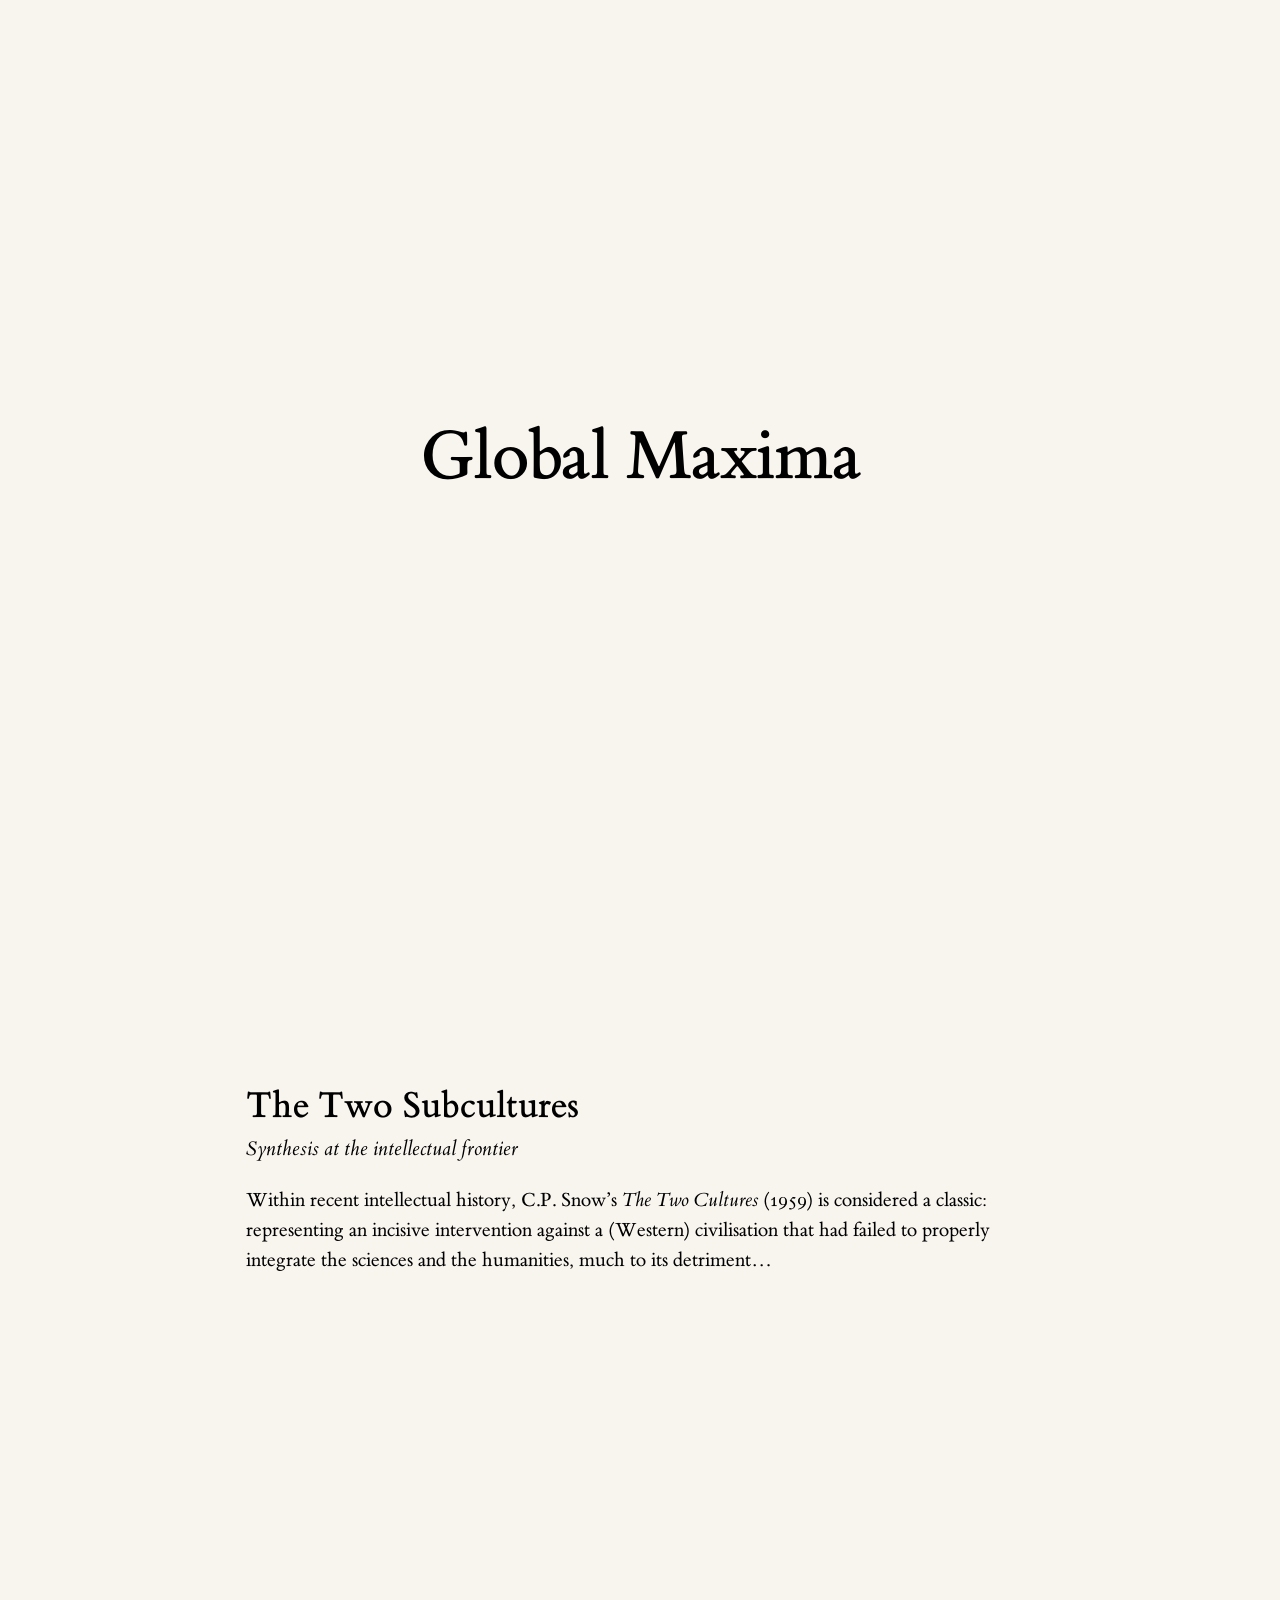
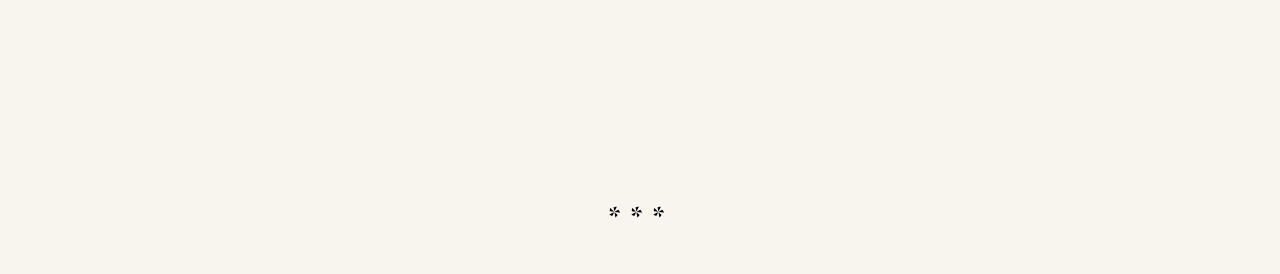
==== commit a4b4e7c0: "Give theme switching its own piano sound Switching theme (button or T key) now plays a distinct two-" ====
--- a/index.html
+++ b/index.html
@@ -923,6 +923,7 @@
       function toggleTheme() {
         var next = THEMES[(THEMES.indexOf(currentTheme()) + 1) % THEMES.length];
         applyTheme(next);
+        playThemeSound(next === 'dark');
       }
 
       themeToggle.addEventListener('click', toggleTheme);
@@ -977,7 +978,39 @@
         } catch (e) {}
       }
 
-      document.addEventListener('click', playPianoClick);
+      document.addEventListener('click', function (e) {
+        if (e.target.closest('.theme-toggle')) return;
+        playPianoClick();
+      });
+
+      function playThemeSound(toDark) {
+        try {
+          if (!audioCtx) {
+            var AC = window.AudioContext || window.webkitAudioContext;
+            if (!AC) return;
+            audioCtx = new AC();
+          }
+          if (audioCtx.state === 'suspended') { audioCtx.resume(); }
+          var notes = toDark ? [329.63, 220.00] : [440.00, 659.25];
+          var start = audioCtx.currentTime;
+
+          notes.forEach(function (freq, i) {
+            var now = start + i * 0.09;
+            [[freq, 0.09, 0.9], [freq * 2, 0.02, 0.6], [freq * 3, 0.008, 0.35]].forEach(function (partial) {
+              var osc = audioCtx.createOscillator();
+              osc.type = 'triangle';
+              osc.frequency.value = partial[0];
+              var gain = audioCtx.createGain();
+              gain.gain.setValueAtTime(0, now);
+              gain.gain.linearRampToValueAtTime(partial[1], now + 0.005);
+              gain.gain.exponentialRampToValueAtTime(0.0001, now + partial[2]);
+              osc.connect(gain).connect(audioCtx.destination);
+              osc.start(now);
+              osc.stop(now + partial[2]);
+            });
+          });
+        } catch (e) {}
+      }
 
       function playCompletionSound() {
         try {
